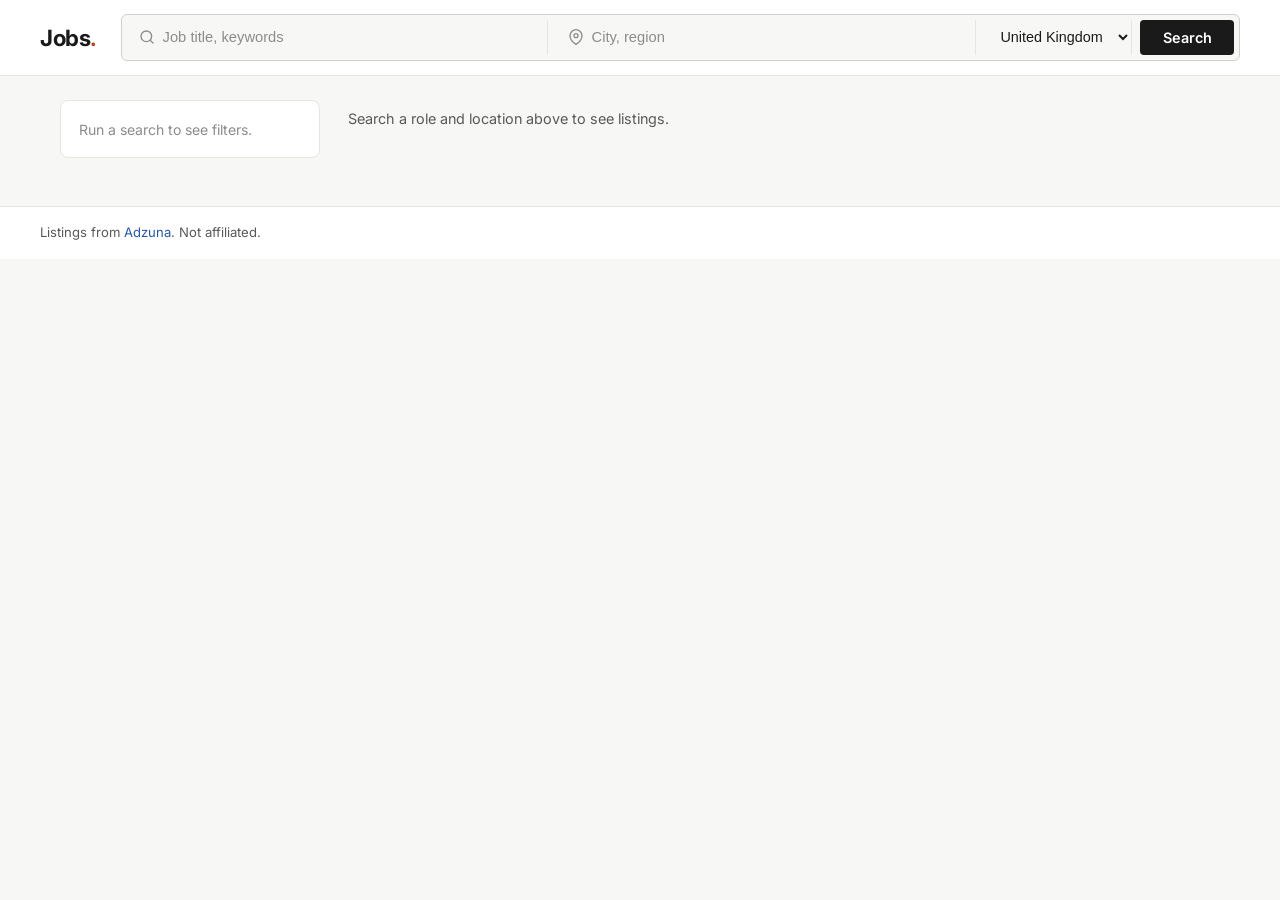
==== frontend/index.html @ 8d4c5cb4 "pushing completed frontend" ====
<!DOCTYPE html>
<html lang="en">
<head>
<meta charset="UTF-8">
<meta name="viewport" content="width=device-width, initial-scale=1.0">
<title>Jobs</title>
<link rel="preconnect" href="https://fonts.googleapis.com">
<link href="https://fonts.googleapis.com/css2?family=Inter:wght@400;500;600;700&display=swap" rel="stylesheet">
<link rel="stylesheet" href="style.css">
</head>
<body>

<header class="topbar">
  <div class="topbar-inner">
    <a class="brand" href="/">
      <span class="brand-name">Jobs<span class="brand-dot">.</span></span>
    </a>
    <form id="search-form" class="topbar-search">
      <div class="search-fields">
        <div class="search-field">
          <svg class="search-icon" width="16" height="16" viewBox="0 0 24 24" fill="none" stroke="currentColor" stroke-width="2" stroke-linecap="round" stroke-linejoin="round"><circle cx="11" cy="11" r="8"/><path d="m21 21-4.35-4.35"/></svg>
          <input type="text" id="keyword" name="keyword" placeholder="Job title, keywords" required>
        </div>
        <div class="search-field">
          <svg class="search-icon" width="16" height="16" viewBox="0 0 24 24" fill="none" stroke="currentColor" stroke-width="2" stroke-linecap="round" stroke-linejoin="round"><path d="M21 10c0 7-9 13-9 13s-9-6-9-13a9 9 0 0 1 18 0z"/><circle cx="12" cy="10" r="3"/></svg>
          <input type="text" id="location" name="location" placeholder="City, region">
        </div>
        <select id="country" name="country" class="search-country">
          <option value="gb">United Kingdom</option>
          <option value="us">United States</option>
          <option value="ca">Canada</option>
          <option value="au">Australia</option>
          <option value="de">Germany</option>
          <option value="fr">France</option>
          <option value="za">South Africa</option>
        </select>
        <button type="submit" class="btn-search">Search</button>
      </div>
    </form>
  </div>
</header>

<div class="page">

  <aside class="sidebar">
    <div class="sidebar-inner" id="sidebar-inner" hidden>
      <div class="filter-group">
        <h3 class="filter-heading">Sort by</h3>
        <select id="sort" class="filter-select">
          <option value="relevance">Most relevant</option>
          <option value="date">Newest first</option>
          <option value="salary_high">Highest salary</option>
          <option value="salary_low">Lowest salary</option>
        </select>
      </div>
      <div class="filter-group">
        <h3 class="filter-heading">Minimum salary</h3>
        <input type="number" id="min-salary" class="filter-input" placeholder="30000" min="0" step="1000">
      </div>
      <div class="filter-group">
        <h3 class="filter-heading">Category</h3>
        <select id="category" class="filter-select">
          <option value="">All categories</option>
        </select>
      </div>
    </div>
    <div class="sidebar-hint" id="sidebar-hint">
      <p>Run a search to see filters.</p>
    </div>
  </aside>

  <main class="results-area">
    <div class="results-header" id="results-header" hidden>
      <p class="results-count" id="results-count"></p>
    </div>
    <p class="status" id="status-line" aria-live="polite">Search a role and location above to see listings.</p>
    <div class="results" id="results"></div>
  </main>

</div>

<footer class="footer">
  <div class="footer-inner">
    <p>Listings from <a href="https://www.adzuna.com" target="_blank" rel="noopener">Adzuna</a>. Not affiliated.</p>
  </div>
</footer>

<template id="job-card-template">
  <article class="job-card">
    <div class="job-card-header">
      <div class="job-logo"></div>
      <div class="job-card-headline">
        <h2 class="job-title"></h2>
        <p class="job-company"></p>
      </div>
      <button class="job-save" title="Save job">
        <svg width="18" height="18" viewBox="0 0 24 24" fill="none" stroke="currentColor" stroke-width="2" stroke-linecap="round" stroke-linejoin="round"><path d="m19 21-7-4-7 4V5a2 2 0 0 1 2-2h10a2 2 0 0 1 2 2v16z"/></svg>
      </button>
    </div>
    <div class="job-info">
      <span class="job-info-item">
        <svg width="14" height="14" viewBox="0 0 24 24" fill="none" stroke="currentColor" stroke-width="2" stroke-linecap="round" stroke-linejoin="round"><path d="M21 10c0 7-9 13-9 13s-9-6-9-13a9 9 0 0 1 18 0z"/><circle cx="12" cy="10" r="3"/></svg>
        <span class="job-location"></span>
      </span>
      <span class="job-info-item job-salary-item">
        <svg width="14" height="14" viewBox="0 0 24 24" fill="none" stroke="currentColor" stroke-width="2" stroke-linecap="round" stroke-linejoin="round"><line x1="12" y1="1" x2="12" y2="23"/><path d="M17 5H9.5a3.5 3.5 0 0 0 0 7h5a3.5 3.5 0 0 1 0 7H6"/></svg>
        <span class="job-salary"></span>
      </span>
    </div>
    <p class="job-desc"></p>
    <div class="job-tags">
      <span class="job-tag tag-category"></span>
      <span class="job-tag tag-contract"></span>
    </div>
    <div class="job-footer">
      <span class="job-date"></span>
      <a class="job-link" target="_blank" rel="noopener">View listing →</a>
    </div>
  </article>
</template>

<script src="script.js"></script>
</body>
</html>
---- frontend/style.css ----
:root {
  --bg: #F7F7F5;
  --card: #FFFFFF;
  --text: #1A1A1A;
  --text-soft: #595959;
  --text-mute: #8C8C8C;
  --border: #E5E5E2;
  --border-strong: #CFCFCB;
  --accent: #B84420;
  --accent-soft: rgba(184,68,32,0.08);
  --link: #2557A7;
}

* { box-sizing: border-box; }

body {
  margin: 0;
  background: var(--bg);
  color: var(--text);
  font-family: 'Inter', -apple-system, BlinkMacSystemFont, sans-serif;
  font-size: 14px;
  line-height: 1.5;
  min-height: 100vh;
}

/* ============ TOPBAR ============ */
.topbar {
  background: var(--card);
  border-bottom: 1px solid var(--border);
  padding: 0.9rem 1.25rem;
  position: sticky;
  top: 0;
  z-index: 10;
}
.topbar-inner {
  max-width: 1200px;
  margin: 0 auto;
  display: flex;
  align-items: center;
  gap: 1.5rem;
  flex-wrap: wrap;
}
.brand { text-decoration: none; color: var(--text); flex-shrink: 0; }
.brand-name {
  font-size: 1.4rem;
  font-weight: 700;
  letter-spacing: -0.02em;
}
.brand-dot { color: var(--accent); }

.topbar-search { flex: 1; min-width: 280px; }
.search-fields {
  display: flex;
  gap: 0.5rem;
  align-items: stretch;
  background: var(--bg);
  border: 1px solid var(--border-strong);
  border-radius: 6px;
  padding: 0.3rem;
}
.search-field {
  flex: 1;
  display: flex;
  align-items: center;
  gap: 0.5rem;
  padding: 0 0.75rem;
  min-width: 0;
  border-right: 1px solid var(--border);
}
.search-icon { color: var(--text-mute); flex-shrink: 0; }
.search-field input {
  border: none;
  background: transparent;
  padding: 0.5rem 0;
  font-size: 0.92rem;
  color: var(--text);
  width: 100%;
  outline: none;
  min-width: 0;
}
.search-field input::placeholder { color: var(--text-mute); }
.search-country {
  border: none;
  background: transparent;
  padding: 0 0.75rem;
  font-size: 0.9rem;
  color: var(--text);
  cursor: pointer;
  outline: none;
  border-right: 1px solid var(--border);
}
.btn-search {
  background: var(--text);
  color: var(--card);
  border: none;
  padding: 0.55rem 1.4rem;
  border-radius: 4px;
  font-family: inherit;
  font-size: 0.9rem;
  font-weight: 600;
  cursor: pointer;
  transition: background 0.15s ease;
}
.btn-search:hover { background: var(--accent); }

/* ============ PAGE LAYOUT ============ */
.page {
  max-width: 1200px;
  margin: 0 auto;
  padding: 1.5rem 1.25rem 3rem;
  display: grid;
  grid-template-columns: 260px 1fr;
  gap: 1.75rem;
  align-items: start;
}

/* ============ SIDEBAR ============ */
.sidebar { position: sticky; top: 5rem; }
.sidebar-inner, .sidebar-hint {
  background: var(--card);
  border: 1px solid var(--border);
  border-radius: 8px;
  padding: 1.1rem 1.15rem;
}
.sidebar-hint p { margin: 0; color: var(--text-mute); font-size: 0.88rem; }

.filter-group { padding-bottom: 1rem; margin-bottom: 1rem; border-bottom: 1px solid var(--border); }
.filter-group:last-child { border: none; padding-bottom: 0; margin-bottom: 0; }
.filter-heading {
  font-size: 0.78rem;
  font-weight: 600;
  color: var(--text);
  text-transform: uppercase;
  letter-spacing: 0.05em;
  margin: 0 0 0.55rem;
}
.filter-select, .filter-input {
  width: 100%;
  font-family: inherit;
  font-size: 0.9rem;
  padding: 0.5rem 0.6rem;
  border: 1px solid var(--border-strong);
  background: var(--card);
  color: var(--text);
  border-radius: 5px;
  outline: none;
}
.filter-select:focus, .filter-input:focus { border-color: var(--accent); box-shadow: 0 0 0 2px var(--accent-soft); }

/* ============ RESULTS AREA ============ */
.results-area { min-width: 0; }

.results-header {
  background: var(--card);
  border: 1px solid var(--border);
  border-radius: 8px;
  padding: 0.75rem 1.15rem;
  margin-bottom: 0.75rem;
}
.results-count { margin: 0; font-size: 0.9rem; color: var(--text-soft); }
.results-count strong { color: var(--text); font-weight: 600; }

.status { color: var(--text-soft); font-size: 0.9rem; margin: 0.5rem 0 1rem; }

.results { display: grid; gap: 0.75rem; }

/* ============ JOB CARDS ============ */
.job-card {
  background: var(--card);
  border: 1px solid var(--border);
  border-radius: 8px;
  padding: 1.1rem 1.25rem;
  transition: border-color 0.15s ease, box-shadow 0.15s ease;
  cursor: pointer;
}
.job-card:hover {
  border-color: var(--accent);
  box-shadow: 0 2px 8px rgba(0,0,0,0.04);
}

.job-card-header {
  display: flex;
  align-items: flex-start;
  gap: 0.85rem;
  margin-bottom: 0.75rem;
}
.job-logo {
  width: 44px;
  height: 44px;
  border-radius: 6px;
  flex-shrink: 0;
  display: flex;
  align-items: center;
  justify-content: center;
  font-size: 1.15rem;
  font-weight: 700;
  color: var(--card);
  letter-spacing: -0.01em;
}
.job-card-headline { flex: 1; min-width: 0; }
.job-title {
  font-size: 1rem;
  font-weight: 600;
  color: var(--link);
  margin: 0 0 0.2rem;
  line-height: 1.3;
}
.job-company { font-size: 0.88rem; color: var(--text); font-weight: 500; margin: 0; }

.job-save {
  background: transparent;
  border: none;
  color: var(--text-mute);
  cursor: pointer;
  padding: 0.3rem;
  border-radius: 4px;
  flex-shrink: 0;
  transition: color 0.15s ease, background 0.15s ease;
}
.job-save:hover { color: var(--accent); background: var(--accent-soft); }
.job-save.saved { color: var(--accent); }
.job-save.saved svg { fill: currentColor; }

.job-info {
  display: flex;
  flex-wrap: wrap;
  gap: 0.4rem 1.1rem;
  margin-bottom: 0.6rem;
  padding-left: 3.3rem;
}
.job-info-item {
  display: inline-flex;
  align-items: center;
  gap: 0.35rem;
  font-size: 0.83rem;
  color: var(--text-soft);
}
.job-info-item svg { color: var(--text-mute); }
.job-salary-item { color: var(--text); font-weight: 500; }
.job-salary:empty { display: none; }
.job-salary-item:has(.job-salary:empty) { display: none; }

.job-desc {
  font-size: 0.87rem;
  color: var(--text-soft);
  margin: 0 0 0.7rem;
  line-height: 1.55;
  padding-left: 3.3rem;
  display: -webkit-box;
  -webkit-line-clamp: 2;
  -webkit-box-orient: vertical;
  overflow: hidden;
}

.job-tags {
  display: flex;
  gap: 0.35rem;
  flex-wrap: wrap;
  margin-bottom: 0.75rem;
  padding-left: 3.3rem;
}
.job-tag {
  font-size: 0.72rem;
  font-weight: 500;
  color: var(--text);
  background: var(--bg);
  border: 1px solid var(--border);
  padding: 0.15rem 0.5rem;
  border-radius: 999px;
}
.job-tag:empty { display: none; }

.job-footer {
  display: flex;
  justify-content: space-between;
  align-items: center;
  padding-left: 3.3rem;
  padding-top: 0.5rem;
  border-top: 1px solid var(--border);
}
.job-date { font-size: 0.78rem; color: var(--text-mute); }
.job-link {
  font-size: 0.85rem;
  color: var(--link);
  text-decoration: none;
  font-weight: 600;
}
.job-link:hover { text-decoration: underline; }

/* ============ FOOTER ============ */
.footer {
  border-top: 1px solid var(--border);
  background: var(--card);
  padding: 1rem 1.25rem;
  font-size: 0.82rem;
  color: var(--text-soft);
}
.footer-inner { max-width: 1200px; margin: 0 auto; }
.footer p { margin: 0; }
.footer a { color: var(--link); text-decoration: none; }
.footer a:hover { text-decoration: underline; }

/* ============ RESPONSIVE ============ */
@media (max-width: 800px) {
  .page { grid-template-columns: 1fr; }
  .sidebar { position: static; }
  .search-fields { flex-wrap: wrap; }
  .search-field, .search-country { border-right: none; border-bottom: 1px solid var(--border); }
  .job-info, .job-desc, .job-tags, .job-footer { padding-left: 0; }
}
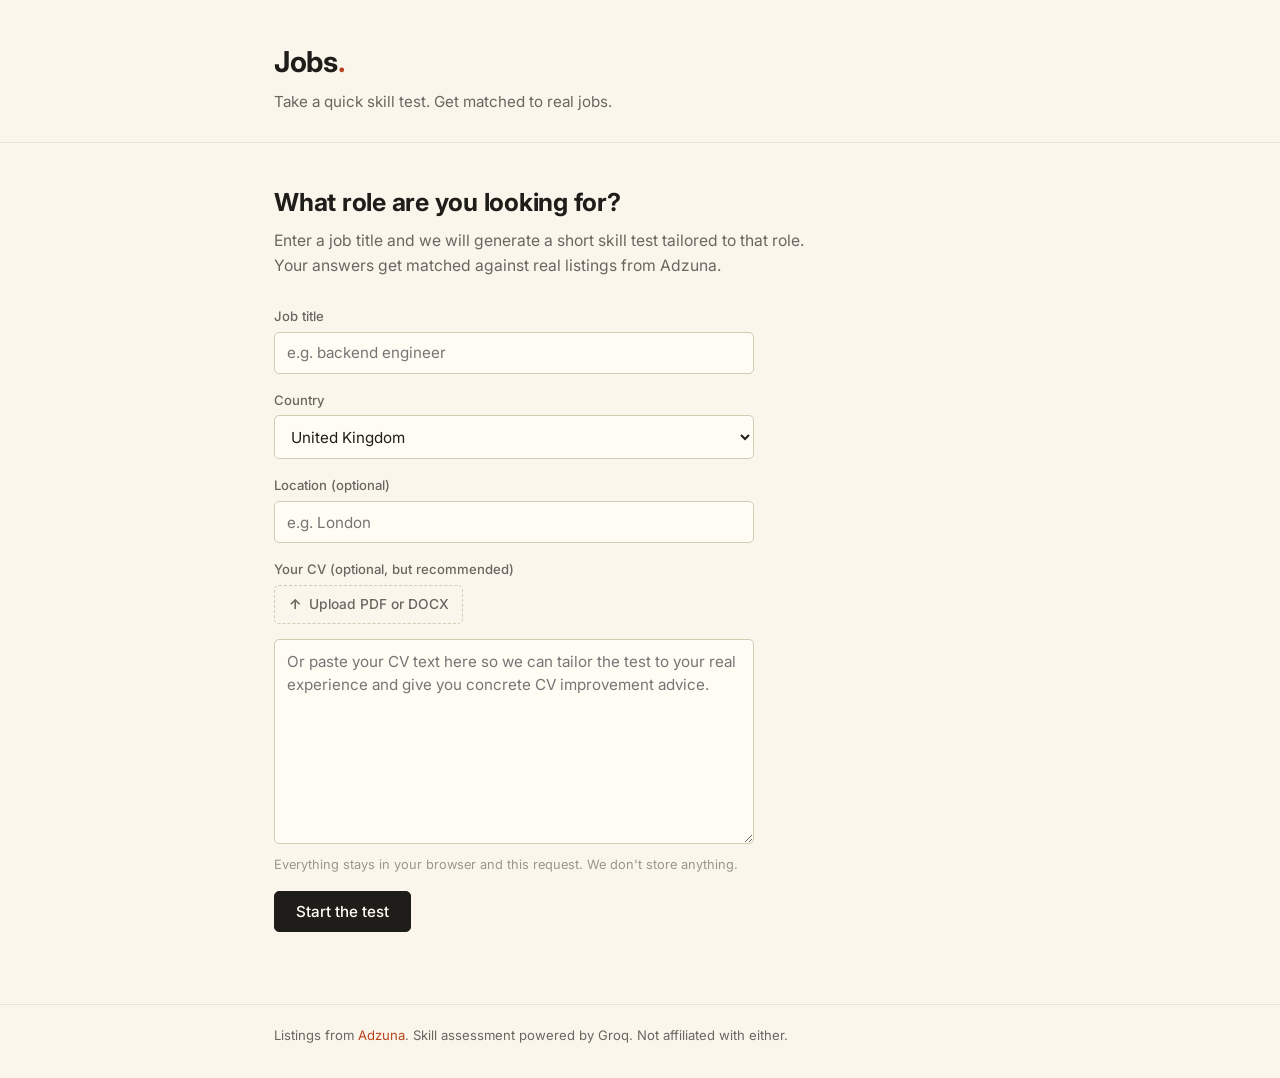
==== commit 3d445575: "chages made" ====
--- a/frontend/index.html
+++ b/frontend/index.html
@@ -10,22 +10,27 @@
 </head>
 <body>
 
-<header class="topbar">
-  <div class="topbar-inner">
-    <a class="brand" href="/">
-      <span class="brand-name">Jobs<span class="brand-dot">.</span></span>
-    </a>
-    <form id="search-form" class="topbar-search">
-      <div class="search-fields">
-        <div class="search-field">
-          <svg class="search-icon" width="16" height="16" viewBox="0 0 24 24" fill="none" stroke="currentColor" stroke-width="2" stroke-linecap="round" stroke-linejoin="round"><circle cx="11" cy="11" r="8"/><path d="m21 21-4.35-4.35"/></svg>
-          <input type="text" id="keyword" name="keyword" placeholder="Job title, keywords" required>
-        </div>
-        <div class="search-field">
-          <svg class="search-icon" width="16" height="16" viewBox="0 0 24 24" fill="none" stroke="currentColor" stroke-width="2" stroke-linecap="round" stroke-linejoin="round"><path d="M21 10c0 7-9 13-9 13s-9-6-9-13a9 9 0 0 1 18 0z"/><circle cx="12" cy="10" r="3"/></svg>
-          <input type="text" id="location" name="location" placeholder="City, region">
-        </div>
-        <select id="country" name="country" class="search-country">
+<header class="header">
+  <div class="container">
+    <h1 class="site-title">Jobs<span class="title-dot">.</span></h1>
+    <p class="site-sub">Take a quick skill test. Get matched to real jobs.</p>
+  </div>
+</header>
+
+<main class="container">
+
+  <section id="start-view" class="view">
+    <h2 class="view-heading">What role are you looking for?</h2>
+    <p class="view-lead">Enter a job title and we will generate a short skill test tailored to that role. Your answers get matched against real listings from Adzuna.</p>
+
+    <form id="start-form" class="start-form">
+      <div class="field">
+        <label for="job-title">Job title</label>
+        <input type="text" id="job-title" name="job_title" placeholder="e.g. backend engineer" required>
+      </div>
+      <div class="field">
+        <label for="country">Country</label>
+        <select id="country" name="country">
           <option value="gb">United Kingdom</option>
           <option value="us">United States</option>
           <option value="ca">Canada</option>
@@ -34,85 +39,130 @@
           <option value="fr">France</option>
           <option value="za">South Africa</option>
         </select>
-        <button type="submit" class="btn-search">Search</button>
       </div>
+      <div class="field">
+        <label for="location">Location (optional)</label>
+        <input type="text" id="location" name="location" placeholder="e.g. London">
+      </div>
+      <div class="field">
+        <label for="cv-file">Your CV (optional, but recommended)</label>
+        <div class="cv-upload">
+          <label class="upload-btn" for="cv-file">
+            <span>Upload PDF or DOCX</span>
+            <input type="file" id="cv-file" accept=".pdf,.docx,.doc" hidden>
+          </label>
+          <span class="upload-status" id="upload-status"></span>
+        </div>
+        <textarea id="cv-text" name="cv_text" rows="8" placeholder="Or paste your CV text here so we can tailor the test to your real experience and give you concrete CV improvement advice."></textarea>
+        <p class="field-hint">Everything stays in your browser and this request. We don't store anything.</p>
+      </div>
+      <button type="submit" class="btn btn-primary">Start the test</button>
     </form>
-  </div>
-</header>
+  </section>
 
-<div class="page">
-
-  <aside class="sidebar">
-    <div class="sidebar-inner" id="sidebar-inner" hidden>
-      <div class="filter-group">
-        <h3 class="filter-heading">Sort by</h3>
-        <select id="sort" class="filter-select">
-          <option value="relevance">Most relevant</option>
-          <option value="date">Newest first</option>
-          <option value="salary_high">Highest salary</option>
-          <option value="salary_low">Lowest salary</option>
-        </select>
-      </div>
-      <div class="filter-group">
-        <h3 class="filter-heading">Minimum salary</h3>
-        <input type="number" id="min-salary" class="filter-input" placeholder="30000" min="0" step="1000">
-      </div>
-      <div class="filter-group">
-        <h3 class="filter-heading">Category</h3>
-        <select id="category" class="filter-select">
-          <option value="">All categories</option>
-        </select>
+  <section id="questionnaire-view" class="view" hidden>
+    <div class="quiz-header">
+      <p class="quiz-progress-label">Question <span id="q-current">1</span> of <span id="q-total">5</span></p>
+      <div class="progress-bar">
+        <div class="progress-fill" id="progress-fill"></div>
       </div>
     </div>
-    <div class="sidebar-hint" id="sidebar-hint">
-      <p>Run a search to see filters.</p>
+
+    <h2 class="question-text" id="question-text"></h2>
+
+    <div class="options" id="options"></div>
+
+    <div class="quiz-footer">
+      <button type="button" class="btn btn-ghost" id="restart-btn">Start over</button>
     </div>
-  </aside>
+  </section>
 
-  <main class="results-area">
-    <div class="results-header" id="results-header" hidden>
-      <p class="results-count" id="results-count"></p>
+  <section id="loading-view" class="view" hidden>
+    <div class="loading">
+      <div class="loading-dots"><span></span><span></span><span></span></div>
+      <p class="loading-text">Grading your answers and pulling matched jobs from Adzuna. Give it a few seconds.</p>
     </div>
-    <p class="status" id="status-line" aria-live="polite">Search a role and location above to see listings.</p>
-    <div class="results" id="results"></div>
-  </main>
+  </section>
 
-</div>
+  <section id="results-view" class="view" hidden>
+
+    <article class="qual-card">
+      <div class="qual-top">
+        <div class="qual-score">
+          <span class="score-number" id="score-number">0</span>
+          <span class="score-max">/100</span>
+        </div>
+        <div class="qual-meta">
+          <p class="qual-label">Your qualification</p>
+          <p class="qual-level" id="qual-level">—</p>
+        </div>
+      </div>
+
+      <div class="qual-grid">
+        <div class="qual-column">
+          <h3 class="qual-heading strengths-heading">Strengths</h3>
+          <ul class="qual-list" id="strengths-list"></ul>
+        </div>
+        <div class="qual-column">
+          <h3 class="qual-heading gaps-heading">Gaps</h3>
+          <ul class="qual-list" id="gaps-list"></ul>
+        </div>
+      </div>
+
+      <p class="qual-feedback" id="qual-feedback"></p>
+    </article>
+
+    <article class="cv-card" id="cv-card" hidden>
+      <h2 class="cv-heading">How to improve your CV</h2>
+      <ul class="cv-list" id="cv-list"></ul>
+    </article>
+
+    <section class="section">
+      <div class="section-head">
+        <h2 class="section-title">Your matched jobs</h2>
+        <p class="section-count" id="jobs-count"></p>
+      </div>
+      <div class="results-list" id="results-list"></div>
+    </section>
+
+    <section class="section">
+      <h2 class="section-title">What this means</h2>
+      <div class="metrics-grid" id="metrics-grid"></div>
+    </section>
+
+    <div class="results-footer">
+      <button type="button" class="btn btn-ghost" id="restart-btn-2">Take another test</button>
+    </div>
+  </section>
+
+  <p class="error-strip" id="error-strip" hidden></p>
+
+</main>
 
 <footer class="footer">
-  <div class="footer-inner">
-    <p>Listings from <a href="https://www.adzuna.com" target="_blank" rel="noopener">Adzuna</a>. Not affiliated.</p>
+  <div class="container">
+    <p>Listings from <a href="https://www.adzuna.com" target="_blank" rel="noopener">Adzuna</a>. Skill assessment powered by Groq. Not affiliated with either.</p>
   </div>
 </footer>
 
 <template id="job-card-template">
   <article class="job-card">
-    <div class="job-card-header">
+    <div class="job-card-top">
       <div class="job-logo"></div>
-      <div class="job-card-headline">
-        <h2 class="job-title"></h2>
+      <div class="job-headline">
+        <h3 class="job-title"></h3>
         <p class="job-company"></p>
       </div>
-      <button class="job-save" title="Save job">
-        <svg width="18" height="18" viewBox="0 0 24 24" fill="none" stroke="currentColor" stroke-width="2" stroke-linecap="round" stroke-linejoin="round"><path d="m19 21-7-4-7 4V5a2 2 0 0 1 2-2h10a2 2 0 0 1 2 2v16z"/></svg>
-      </button>
+      <span class="match-badge"></span>
     </div>
-    <div class="job-info">
-      <span class="job-info-item">
-        <svg width="14" height="14" viewBox="0 0 24 24" fill="none" stroke="currentColor" stroke-width="2" stroke-linecap="round" stroke-linejoin="round"><path d="M21 10c0 7-9 13-9 13s-9-6-9-13a9 9 0 0 1 18 0z"/><circle cx="12" cy="10" r="3"/></svg>
-        <span class="job-location"></span>
-      </span>
-      <span class="job-info-item job-salary-item">
-        <svg width="14" height="14" viewBox="0 0 24 24" fill="none" stroke="currentColor" stroke-width="2" stroke-linecap="round" stroke-linejoin="round"><line x1="12" y1="1" x2="12" y2="23"/><path d="M17 5H9.5a3.5 3.5 0 0 0 0 7h5a3.5 3.5 0 0 1 0 7H6"/></svg>
-        <span class="job-salary"></span>
-      </span>
-    </div>
+    <p class="job-meta">
+      <span class="job-location"></span>
+      <span class="job-meta-sep"></span>
+      <span class="job-salary"></span>
+    </p>
     <p class="job-desc"></p>
-    <div class="job-tags">
-      <span class="job-tag tag-category"></span>
-      <span class="job-tag tag-contract"></span>
-    </div>
-    <div class="job-footer">
+    <div class="job-skills"></div>
+    <div class="job-foot">
       <span class="job-date"></span>
       <a class="job-link" target="_blank" rel="noopener">View listing →</a>
     </div>
--- a/frontend/style.css
+++ b/frontend/style.css
@@ -1,14 +1,19 @@
 :root {
-  --bg: #F7F7F5;
-  --card: #FFFFFF;
-  --text: #1A1A1A;
-  --text-soft: #595959;
-  --text-mute: #8C8C8C;
-  --border: #E5E5E2;
-  --border-strong: #CFCFCB;
+  --bg: #FAF6EC;
+  --card: #FFFCF3;
+  --text: #1F1D1A;
+  --text-soft: #6B6660;
+  --text-mute: #9B968E;
+  --border: #EAE3D2;
+  --border-strong: #D4CBB5;
   --accent: #B84420;
-  --accent-soft: rgba(184,68,32,0.08);
-  --link: #2557A7;
+  --accent-soft: rgba(184,68,32,0.10);
+  --strong-match: #4A7A3B;
+  --strong-match-soft: rgba(74,122,59,0.10);
+  --medium-match: #C79A2A;
+  --medium-match-soft: rgba(199,154,42,0.12);
+  --weak-match: #8A8580;
+  --weak-match-soft: rgba(138,133,128,0.10);
 }
 
 * { box-sizing: border-box; }
@@ -18,293 +23,604 @@
   background: var(--bg);
   color: var(--text);
   font-family: 'Inter', -apple-system, BlinkMacSystemFont, sans-serif;
-  font-size: 14px;
-  line-height: 1.5;
+  font-size: 15px;
+  line-height: 1.55;
   min-height: 100vh;
 }
 
-/* ============ TOPBAR ============ */
-.topbar {
-  background: var(--card);
+.container {
+  max-width: 780px;
+  margin: 0 auto;
+  padding: 0 1.5rem;
+}
+
+/* HEADER */
+.header {
+  padding: 2.5rem 0 1.75rem;
   border-bottom: 1px solid var(--border);
-  padding: 0.9rem 1.25rem;
-  position: sticky;
-  top: 0;
-  z-index: 10;
-}
-.topbar-inner {
-  max-width: 1200px;
-  margin: 0 auto;
-  display: flex;
-  align-items: center;
-  gap: 1.5rem;
-  flex-wrap: wrap;
-}
-.brand { text-decoration: none; color: var(--text); flex-shrink: 0; }
-.brand-name {
-  font-size: 1.4rem;
-  font-weight: 700;
-  letter-spacing: -0.02em;
-}
-.brand-dot { color: var(--accent); }
-
-.topbar-search { flex: 1; min-width: 280px; }
-.search-fields {
-  display: flex;
-  gap: 0.5rem;
-  align-items: stretch;
-  background: var(--bg);
-  border: 1px solid var(--border-strong);
-  border-radius: 6px;
-  padding: 0.3rem;
-}
-.search-field {
-  flex: 1;
-  display: flex;
-  align-items: center;
-  gap: 0.5rem;
-  padding: 0 0.75rem;
-  min-width: 0;
-  border-right: 1px solid var(--border);
-}
-.search-icon { color: var(--text-mute); flex-shrink: 0; }
-.search-field input {
-  border: none;
-  background: transparent;
-  padding: 0.5rem 0;
-  font-size: 0.92rem;
-  color: var(--text);
-  width: 100%;
-  outline: none;
-  min-width: 0;
-}
-.search-field input::placeholder { color: var(--text-mute); }
-.search-country {
-  border: none;
-  background: transparent;
-  padding: 0 0.75rem;
-  font-size: 0.9rem;
-  color: var(--text);
-  cursor: pointer;
-  outline: none;
-  border-right: 1px solid var(--border);
-}
-.btn-search {
-  background: var(--text);
-  color: var(--card);
-  border: none;
-  padding: 0.55rem 1.4rem;
-  border-radius: 4px;
+}
+.site-title {
+  font-size: 1.8rem;
+  font-weight: 700;
+  margin: 0;
+  letter-spacing: -0.01em;
+}
+.title-dot { color: var(--accent); }
+.site-sub {
+  color: var(--text-soft);
+  margin: 0.35rem 0 0;
+  font-size: 0.95rem;
+}
+
+/* VIEW BASE */
+.view {
+  padding: 2.5rem 0;
+  animation: fadeIn 0.2s ease-out;
+}
+@keyframes fadeIn { from { opacity: 0; transform: translateY(4px); } to { opacity: 1; transform: translateY(0); } }
+.view-heading {
+  font-size: 1.55rem;
+  font-weight: 700;
+  margin: 0 0 0.5rem;
+  letter-spacing: -0.01em;
+}
+.view-lead {
+  color: var(--text-soft);
+  font-size: 0.98rem;
+  margin: 0 0 1.75rem;
+  max-width: 55ch;
+}
+
+/*  FORM (START VIEW)  */
+.start-form {
+  display: grid;
+  gap: 1rem;
+  max-width: 480px;
+}
+.field {
+  display: flex;
+  flex-direction: column;
+  gap: 0.35rem;
+}
+label {
+  font-size: 0.82rem;
+  font-weight: 500;
+  color: var(--text-soft);
+}
+input, select, textarea {
   font-family: inherit;
-  font-size: 0.9rem;
-  font-weight: 600;
-  cursor: pointer;
-  transition: background 0.15s ease;
-}
-.btn-search:hover { background: var(--accent); }
-
-/* ============ PAGE LAYOUT ============ */
-.page {
-  max-width: 1200px;
-  margin: 0 auto;
-  padding: 1.5rem 1.25rem 3rem;
-  display: grid;
-  grid-template-columns: 260px 1fr;
-  gap: 1.75rem;
-  align-items: start;
-}
-
-/* ============ SIDEBAR ============ */
-.sidebar { position: sticky; top: 5rem; }
-.sidebar-inner, .sidebar-hint {
-  background: var(--card);
-  border: 1px solid var(--border);
-  border-radius: 8px;
-  padding: 1.1rem 1.15rem;
-}
-.sidebar-hint p { margin: 0; color: var(--text-mute); font-size: 0.88rem; }
-
-.filter-group { padding-bottom: 1rem; margin-bottom: 1rem; border-bottom: 1px solid var(--border); }
-.filter-group:last-child { border: none; padding-bottom: 0; margin-bottom: 0; }
-.filter-heading {
-  font-size: 0.78rem;
-  font-weight: 600;
-  color: var(--text);
-  text-transform: uppercase;
-  letter-spacing: 0.05em;
-  margin: 0 0 0.55rem;
-}
-.filter-select, .filter-input {
-  width: 100%;
-  font-family: inherit;
-  font-size: 0.9rem;
-  padding: 0.5rem 0.6rem;
+  font-size: 0.95rem;
+  padding: 0.65rem 0.75rem;
   border: 1px solid var(--border-strong);
   background: var(--card);
   color: var(--text);
   border-radius: 5px;
-  outline: none;
-}
-.filter-select:focus, .filter-input:focus { border-color: var(--accent); box-shadow: 0 0 0 2px var(--accent-soft); }
-
-/* ============ RESULTS AREA ============ */
-.results-area { min-width: 0; }
-
-.results-header {
+}
+textarea {
+  resize: vertical;
+  min-height: 140px;
+  font-family: inherit;
+  line-height: 1.5;
+}
+input:focus, select:focus, textarea:focus, button:focus {
+  outline: 2px solid var(--accent);
+  outline-offset: 1px;
+}
+
+.field-hint {
+  font-size: 0.8rem;
+  color: var(--text-mute);
+  margin: 0.3rem 0 0;
+}
+
+/* CV file upload */
+.cv-upload {
+  display: flex;
+  align-items: center;
+  gap: 0.75rem;
+  margin-bottom: 0.6rem;
+  flex-wrap: wrap;
+}
+.upload-btn {
+  display: inline-flex;
+  align-items: center;
+  gap: 0.5rem;
+  padding: 0.5rem 0.85rem;
+  background: var(--bg);
+  border: 1px dashed var(--border-strong);
+  border-radius: 5px;
+  cursor: pointer;
+  font-size: 0.86rem;
+  font-weight: 500;
+  color: var(--text-soft);
+  transition: border-color 0.12s ease, color 0.12s ease, background 0.12s ease;
+}
+.upload-btn::before {
+  content: "↑";
+  font-weight: 700;
+}
+.upload-btn:hover {
+  border-color: var(--accent);
+  color: var(--accent);
+  background: var(--accent-soft);
+}
+.upload-status {
+  font-size: 0.85rem;
+  color: var(--text-soft);
+}
+.upload-status.error { color: var(--accent); font-weight: 500; }
+.upload-status.success { color: var(--strong-match); font-weight: 500; }
+
+/* CV advice card */
+.cv-card {
   background: var(--card);
   border: 1px solid var(--border);
-  border-radius: 8px;
-  padding: 0.75rem 1.15rem;
-  margin-bottom: 0.75rem;
-}
-.results-count { margin: 0; font-size: 0.9rem; color: var(--text-soft); }
-.results-count strong { color: var(--text); font-weight: 600; }
-
-.status { color: var(--text-soft); font-size: 0.9rem; margin: 0.5rem 0 1rem; }
-
-.results { display: grid; gap: 0.75rem; }
-
-/* ============ JOB CARDS ============ */
+  border-radius: 10px;
+  padding: 1.5rem 1.6rem;
+  margin-bottom: 2rem;
+}
+.cv-heading {
+  font-size: 1.05rem;
+  font-weight: 700;
+  margin: 0 0 0.85rem;
+  color: var(--accent);
+  letter-spacing: -0.005em;
+}
+.cv-list {
+  margin: 0;
+  padding: 0;
+  list-style: none;
+  display: grid;
+  gap: 0.75rem;
+}
+.cv-list li {
+  font-size: 0.94rem;
+  color: var(--text);
+  padding-left: 1.5rem;
+  position: relative;
+  line-height: 1.55;
+}
+.cv-list li::before {
+  content: "→";
+  position: absolute;
+  left: 0;
+  top: 0;
+  color: var(--accent);
+  font-weight: 700;
+}
+
+/* BUTTONS */
+.btn {
+  font-family: inherit;
+  font-size: 0.95rem;
+  font-weight: 500;
+  padding: 0.65rem 1.3rem;
+  border-radius: 5px;
+  cursor: pointer;
+  border: 1px solid transparent;
+  transition: background 0.12s ease, color 0.12s ease;
+}
+.btn-primary {
+  background: var(--text);
+  color: var(--card);
+  border-color: var(--text);
+  justify-self: start;
+}
+.btn-primary:hover { background: var(--accent); border-color: var(--accent); }
+.btn-ghost {
+  background: transparent;
+  color: var(--text-soft);
+  border-color: var(--border-strong);
+}
+.btn-ghost:hover { background: var(--card); color: var(--text); }
+
+/* QUESTIONNAIRE  */
+.quiz-header { margin-bottom: 1.75rem; }
+.quiz-progress-label {
+  font-size: 0.78rem;
+  font-weight: 600;
+  color: var(--text-soft);
+  text-transform: uppercase;
+  letter-spacing: 0.05em;
+  margin: 0 0 0.6rem;
+}
+.progress-bar {
+  height: 4px;
+  background: var(--border);
+  border-radius: 999px;
+  overflow: hidden;
+}
+.progress-fill {
+  height: 100%;
+  background: var(--accent);
+  width: 20%;
+  transition: width 0.25s ease;
+}
+
+.question-text {
+  font-size: 1.3rem;
+  font-weight: 600;
+  margin: 0 0 1.5rem;
+  line-height: 1.35;
+  letter-spacing: -0.005em;
+}
+
+.options {
+  display: grid;
+  gap: 0.6rem;
+  margin-bottom: 2rem;
+}
+.option {
+  display: flex;
+  align-items: center;
+  gap: 0.85rem;
+  text-align: left;
+  padding: 0.9rem 1rem;
+  background: var(--card);
+  border: 1px solid var(--border-strong);
+  border-radius: 6px;
+  font-family: inherit;
+  font-size: 0.95rem;
+  color: var(--text);
+  cursor: pointer;
+  transition: border-color 0.12s ease, background 0.12s ease;
+}
+.option:hover { border-color: var(--accent); background: var(--accent-soft); }
+.option.selected { border-color: var(--accent); background: var(--accent-soft); }
+.option-letter {
+  display: flex;
+  align-items: center;
+  justify-content: center;
+  width: 26px;
+  height: 26px;
+  border-radius: 50%;
+  background: var(--bg);
+  border: 1px solid var(--border-strong);
+  font-size: 0.78rem;
+  font-weight: 700;
+  color: var(--text-soft);
+  flex-shrink: 0;
+}
+.option.selected .option-letter { background: var(--accent); color: var(--card); border-color: var(--accent); }
+
+.quiz-footer {
+  display: flex;
+  justify-content: flex-start;
+}
+
+/* LOADING  */
+.loading {
+  display: flex;
+  flex-direction: column;
+  align-items: center;
+  gap: 1.25rem;
+  padding: 3rem 0;
+  text-align: center;
+}
+.loading-dots {
+  display: flex;
+  gap: 0.5rem;
+}
+.loading-dots span {
+  width: 10px;
+  height: 10px;
+  background: var(--accent);
+  border-radius: 50%;
+  animation: pulse 1.2s ease-in-out infinite;
+}
+.loading-dots span:nth-child(2) { animation-delay: 0.15s; }
+.loading-dots span:nth-child(3) { animation-delay: 0.3s; }
+@keyframes pulse { 0%, 100% { opacity: 0.3; transform: scale(0.8); } 50% { opacity: 1; transform: scale(1); } }
+.loading-text {
+  color: var(--text-soft);
+  max-width: 32ch;
+  margin: 0;
+}
+
+/* RESULTS: QUALIFICATION CARD  */
+.qual-card {
+  background: var(--card);
+  border: 1px solid var(--border);
+  border-radius: 10px;
+  padding: 1.5rem 1.6rem;
+  margin-bottom: 2rem;
+}
+.qual-top {
+  display: flex;
+  align-items: center;
+  gap: 1.25rem;
+  margin-bottom: 1.4rem;
+  padding-bottom: 1.25rem;
+  border-bottom: 1px solid var(--border);
+}
+.qual-score {
+  display: flex;
+  align-items: baseline;
+  font-weight: 700;
+  color: var(--accent);
+}
+.score-number {
+  font-size: 3rem;
+  line-height: 1;
+  letter-spacing: -0.03em;
+}
+.score-max {
+  font-size: 1rem;
+  color: var(--text-mute);
+  margin-left: 0.1rem;
+}
+.qual-label {
+  font-size: 0.75rem;
+  text-transform: uppercase;
+  letter-spacing: 0.06em;
+  color: var(--text-soft);
+  margin: 0 0 0.15rem;
+  font-weight: 600;
+}
+.qual-level {
+  font-size: 1.1rem;
+  font-weight: 600;
+  margin: 0;
+}
+
+.qual-grid {
+  display: grid;
+  grid-template-columns: 1fr 1fr;
+  gap: 1.5rem;
+  margin-bottom: 1.25rem;
+}
+.qual-heading {
+  font-size: 0.78rem;
+  text-transform: uppercase;
+  letter-spacing: 0.06em;
+  margin: 0 0 0.6rem;
+  font-weight: 700;
+}
+.strengths-heading { color: var(--strong-match); }
+.gaps-heading { color: var(--accent); }
+.qual-list {
+  margin: 0;
+  padding: 0;
+  list-style: none;
+  display: grid;
+  gap: 0.4rem;
+}
+.qual-list li {
+  font-size: 0.92rem;
+  color: var(--text);
+  padding-left: 1.1rem;
+  position: relative;
+}
+.qual-list li::before {
+  content: "";
+  position: absolute;
+  left: 0;
+  top: 0.55em;
+  width: 6px;
+  height: 6px;
+  border-radius: 50%;
+}
+.strengths-heading + .qual-list li::before { background: var(--strong-match); }
+.gaps-heading + .qual-list li::before { background: var(--accent); }
+
+.qual-feedback {
+  color: var(--text-soft);
+  font-size: 0.94rem;
+  margin: 0;
+  padding-top: 1.1rem;
+  border-top: 1px solid var(--border);
+  line-height: 1.6;
+}
+
+/* RESULTS: SECTIONS */
+.section { margin-bottom: 2.5rem; }
+.section-head {
+  display: flex;
+  justify-content: space-between;
+  align-items: baseline;
+  margin-bottom: 0.85rem;
+  flex-wrap: wrap;
+  gap: 0.5rem;
+}
+.section-title {
+  font-size: 1.2rem;
+  font-weight: 700;
+  margin: 0;
+  letter-spacing: -0.005em;
+}
+.section-count {
+  font-size: 0.86rem;
+  color: var(--text-soft);
+  margin: 0;
+}
+
+/* RESULTS: JOB CARDS */
+.results-list { display: grid; gap: 0.75rem; }
 .job-card {
   background: var(--card);
   border: 1px solid var(--border);
   border-radius: 8px;
   padding: 1.1rem 1.25rem;
-  transition: border-color 0.15s ease, box-shadow 0.15s ease;
-  cursor: pointer;
-}
-.job-card:hover {
-  border-color: var(--accent);
-  box-shadow: 0 2px 8px rgba(0,0,0,0.04);
-}
-
-.job-card-header {
+  transition: border-color 0.12s ease;
+}
+.job-card:hover { border-color: var(--border-strong); }
+
+.job-card-top {
   display: flex;
   align-items: flex-start;
   gap: 0.85rem;
-  margin-bottom: 0.75rem;
+  margin-bottom: 0.6rem;
 }
 .job-logo {
-  width: 44px;
-  height: 44px;
+  width: 40px;
+  height: 40px;
   border-radius: 6px;
   flex-shrink: 0;
   display: flex;
   align-items: center;
   justify-content: center;
-  font-size: 1.15rem;
+  font-size: 1.05rem;
   font-weight: 700;
   color: var(--card);
-  letter-spacing: -0.01em;
-}
-.job-card-headline { flex: 1; min-width: 0; }
+}
+.job-headline { flex: 1; min-width: 0; }
 .job-title {
-  font-size: 1rem;
+  font-size: 0.98rem;
   font-weight: 600;
-  color: var(--link);
-  margin: 0 0 0.2rem;
+  margin: 0 0 0.15rem;
   line-height: 1.3;
 }
-.job-company { font-size: 0.88rem; color: var(--text); font-weight: 500; margin: 0; }
-
-.job-save {
-  background: transparent;
-  border: none;
-  color: var(--text-mute);
-  cursor: pointer;
-  padding: 0.3rem;
-  border-radius: 4px;
+.job-company {
+  font-size: 0.85rem;
+  color: var(--text-soft);
+  margin: 0;
+}
+
+.match-badge {
+  font-size: 0.72rem;
+  font-weight: 700;
+  padding: 0.28rem 0.55rem;
+  border-radius: 999px;
+  white-space: nowrap;
   flex-shrink: 0;
-  transition: color 0.15s ease, background 0.15s ease;
-}
-.job-save:hover { color: var(--accent); background: var(--accent-soft); }
-.job-save.saved { color: var(--accent); }
-.job-save.saved svg { fill: currentColor; }
-
-.job-info {
-  display: flex;
-  flex-wrap: wrap;
-  gap: 0.4rem 1.1rem;
-  margin-bottom: 0.6rem;
-  padding-left: 3.3rem;
-}
-.job-info-item {
-  display: inline-flex;
-  align-items: center;
-  gap: 0.35rem;
-  font-size: 0.83rem;
-  color: var(--text-soft);
-}
-.job-info-item svg { color: var(--text-mute); }
-.job-salary-item { color: var(--text); font-weight: 500; }
+}
+.match-strong { background: var(--strong-match-soft); color: var(--strong-match); }
+.match-medium { background: var(--medium-match-soft); color: var(--medium-match); }
+.match-weak { background: var(--weak-match-soft); color: var(--weak-match); }
+
+.job-meta {
+  font-size: 0.85rem;
+  color: var(--text-soft);
+  margin: 0 0 0.6rem;
+  padding-left: 3.15rem;
+}
+.job-meta-sep::before { content: "·"; margin: 0 0.4rem; color: var(--text-mute); }
+.job-meta-sep:empty::before { content: ""; margin: 0; }
+.job-salary { color: var(--text); font-weight: 500; }
 .job-salary:empty { display: none; }
-.job-salary-item:has(.job-salary:empty) { display: none; }
+.job-salary:empty + * { display: none; }
 
 .job-desc {
-  font-size: 0.87rem;
-  color: var(--text-soft);
-  margin: 0 0 0.7rem;
-  line-height: 1.55;
-  padding-left: 3.3rem;
+  font-size: 0.88rem;
+  color: var(--text-soft);
+  margin: 0 0 0.75rem;
+  padding-left: 3.15rem;
   display: -webkit-box;
   -webkit-line-clamp: 2;
   -webkit-box-orient: vertical;
   overflow: hidden;
 }
 
-.job-tags {
+.job-skills {
   display: flex;
   gap: 0.35rem;
   flex-wrap: wrap;
   margin-bottom: 0.75rem;
-  padding-left: 3.3rem;
-}
-.job-tag {
-  font-size: 0.72rem;
+  padding-left: 3.15rem;
+}
+.skill-tag {
+  font-size: 0.7rem;
   font-weight: 500;
-  color: var(--text);
-  background: var(--bg);
-  border: 1px solid var(--border);
+  color: var(--strong-match);
+  background: var(--strong-match-soft);
+  border: 1px solid var(--strong-match-soft);
   padding: 0.15rem 0.5rem;
   border-radius: 999px;
 }
-.job-tag:empty { display: none; }
-
-.job-footer {
+
+.job-foot {
   display: flex;
   justify-content: space-between;
   align-items: center;
-  padding-left: 3.3rem;
-  padding-top: 0.5rem;
+  padding-left: 3.15rem;
+  padding-top: 0.6rem;
   border-top: 1px solid var(--border);
 }
-.job-date { font-size: 0.78rem; color: var(--text-mute); }
+.job-date {
+  font-size: 0.78rem;
+  color: var(--text-mute);
+}
 .job-link {
   font-size: 0.85rem;
-  color: var(--link);
+  font-weight: 600;
+  color: var(--accent);
   text-decoration: none;
+}
+.job-link:hover { text-decoration: underline; }
+
+/* METRICS GRID  */
+.metrics-grid {
+  display: grid;
+  grid-template-columns: repeat(auto-fill, minmax(180px, 1fr));
+  gap: 0.75rem;
+}
+.metric-card {
+  background: var(--card);
+  border: 1px solid var(--border);
+  border-radius: 8px;
+  padding: 1rem 1.1rem;
+}
+.metric-label {
+  font-size: 0.75rem;
+  text-transform: uppercase;
+  letter-spacing: 0.05em;
   font-weight: 600;
-}
-.job-link:hover { text-decoration: underline; }
-
-/* ============ FOOTER ============ */
+  color: var(--text-soft);
+  margin: 0 0 0.35rem;
+}
+.metric-value {
+  font-size: 1.5rem;
+  font-weight: 700;
+  color: var(--text);
+  margin: 0;
+  letter-spacing: -0.01em;
+}
+.metric-hint {
+  font-size: 0.8rem;
+  color: var(--text-soft);
+  margin: 0.35rem 0 0;
+}
+.metric-card-highlight {
+  background: var(--accent-soft);
+  border-color: var(--accent);
+  grid-column: span 2;
+}
+.metric-card-highlight .metric-value { color: var(--accent); font-size: 1.15rem; }
+
+/* ERROR STRIP  */
+.error-strip {
+  background: var(--accent-soft);
+  color: var(--accent);
+  border: 1px solid var(--accent);
+  border-radius: 6px;
+  padding: 0.75rem 1rem;
+  font-size: 0.9rem;
+  margin: 1rem 0 0;
+}
+
+/* RESULTS FOOTER */
+.results-footer {
+  margin-top: 2rem;
+  display: flex;
+  justify-content: center;
+}
+
+/* FOOTER */
 .footer {
   border-top: 1px solid var(--border);
-  background: var(--card);
-  padding: 1rem 1.25rem;
+  padding: 1.25rem 0 2rem;
   font-size: 0.82rem;
   color: var(--text-soft);
-}
-.footer-inner { max-width: 1200px; margin: 0 auto; }
+  margin-top: 2rem;
+}
 .footer p { margin: 0; }
-.footer a { color: var(--link); text-decoration: none; }
+.footer a { color: var(--accent); text-decoration: none; }
 .footer a:hover { text-decoration: underline; }
 
-/* ============ RESPONSIVE ============ */
-@media (max-width: 800px) {
-  .page { grid-template-columns: 1fr; }
-  .sidebar { position: static; }
-  .search-fields { flex-wrap: wrap; }
-  .search-field, .search-country { border-right: none; border-bottom: 1px solid var(--border); }
-  .job-info, .job-desc, .job-tags, .job-footer { padding-left: 0; }
+/* RESPONSIVE  */
+@media (max-width: 560px) {
+  .qual-top { flex-direction: column; align-items: flex-start; gap: 0.75rem; }
+  .qual-grid { grid-template-columns: 1fr; gap: 1rem; }
+  .metric-card-highlight { grid-column: span 1; }
+  .job-meta, .job-desc, .job-skills, .job-foot { padding-left: 0; }
 }
